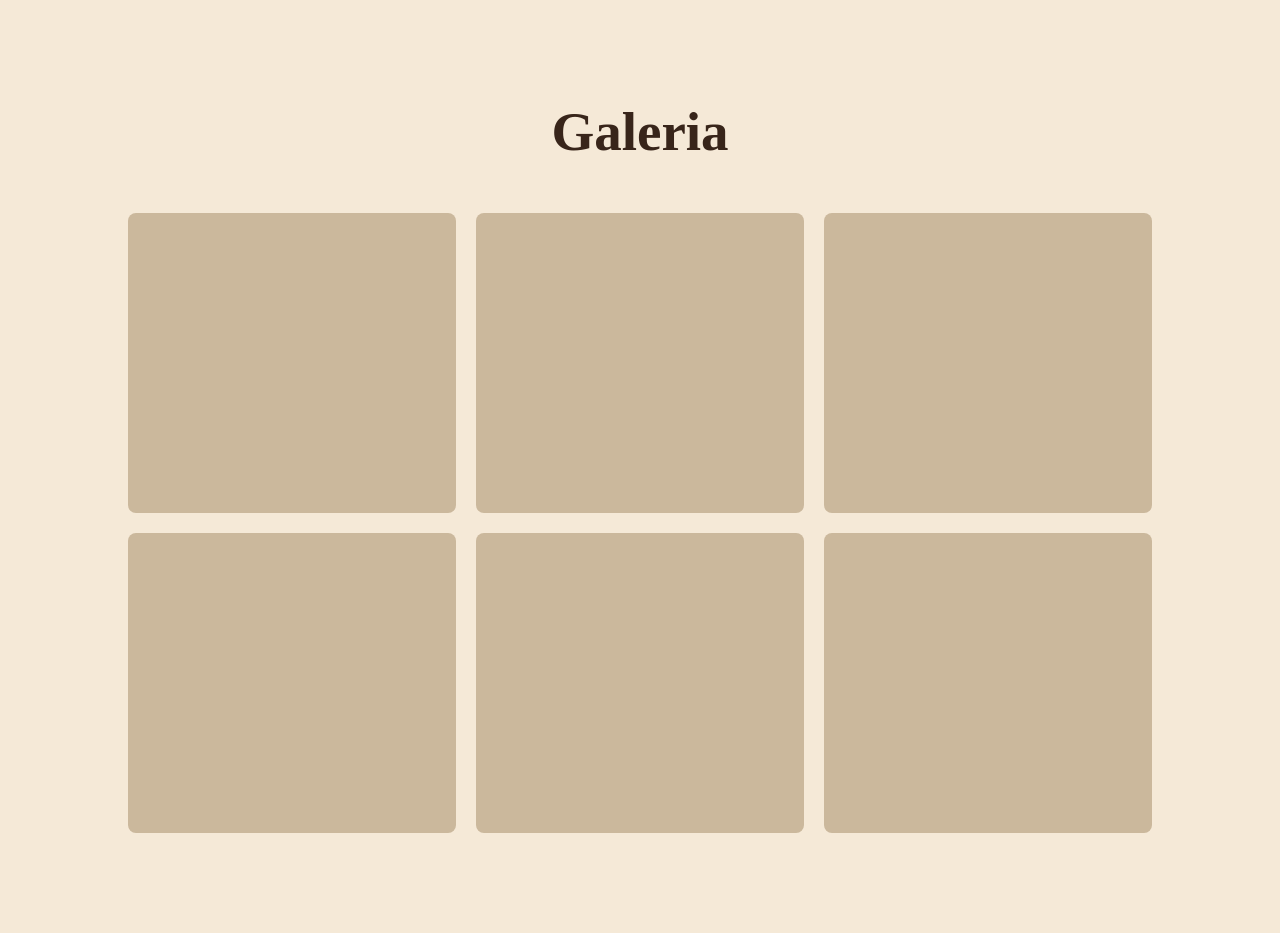
==== galeria.html @ 5002cd68 "Add files via upload" ====
<!DOCTYPE html>
<html lang='pt-br '>
<head>
    <meta charset='utf-8'>
    <meta name='viewport' content='width=device-width, initial-scale=1'>
    <title>Galeria</title>
    <link rel='stylesheet' href='styles.css'>
</head>
<body>
    <section class="galeria" id="galeria">

    <h2>Galeria</h2>

    <div class="grid">

        <div></div>
        <div></div>
        <div></div>
        <div></div>
        <div></div>
        <div></div>

    </div>

</section>
</body>
</html>
---- styles.css ----
*{
    margin:0;
    padding:0;
    box-sizing:border-box;
}

html{
    scroll-behavior:smooth;
}

body{

    background:#F5E9D7;
    color:#38251A;
    font-family:Poppins,sans-serif;

}

/* MENU */

header{

    position:fixed;
    width:100%;
    display:flex;
    justify-content:space-between;
    align-items:center;
    padding:25px 10%;
    background:rgba(46,25,18,.82);
    backdrop-filter:blur(6px);
    z-index:1000;

}

.logo{

    font-size:38px;
    color:#EBCB8B;
    font-family:'Cormorant Garamond',serif;
    font-weight:700;

}

nav a{

    color:#F8EEDC;
    margin-left:35px;
    text-decoration:none;
    transition:.3s;

}

nav a:hover{

    color:#D4A24B;

}

/* HERO */

.hero{

    height:100vh;

    background:url("hero.jpg") center center/cover;

    position:relative;

    display:flex;
    align-items:center;
    justify-content:center;

}

.overlay{

    position:absolute;
    inset:0;
    background:rgba(30,15,10,.55);

}

.hero-text{
    max-width: 100%;
    
    background-repeat: no-repeat;
    background-position: 15px;
    background-size: 100%;
    position:relative;
    z-index:2;
    width:70%;
    text-align:center;

}

.hero h1{

    color:#ffffff;
    font-size:70px;
    font-family:'Cormorant Garamond',serif;

}

.hero p{

    margin-top:25px;
    color:#F9F4EE;
    font-size:20px;
    line-height:35px;

}

.botao{

    display:inline-block;
    margin-top:40px;
    background:#8E2C1D;
    color:white;
    padding:16px 45px;
    text-decoration:none;
    border-radius:40px;
    transition:.4s;

}

.botao:hover{

    background:#B04A2A;
    transform:translateY(-3px);

}

/* SEÇÕES */

section{

    padding:100px 10%;

}

section h2{

    text-align:center;
    font-size:55px;
    margin-bottom:50px;
    font-family:'Cormorant Garamond',serif;

}

.sobre p{

    max-width:900px;
    margin:auto;
    text-align:center;
    font-size:18px;
    line-height:35px;

}



/* CARDS */

.cards{

    display:grid;
    grid-template-columns:repeat(auto-fit,minmax(280px,1fr));
    gap:30px;

}

.card{

    background:#F8F1E6;
    border:1px solid #D8B887;
    padding:40px;
    transition:.4s;

}

.card:hover{

    transform:translateY(-10px);
    box-shadow:0 15px 30px rgba(0,0,0,.15);

}

.card h3{

    font-size:34px;
    margin-bottom:20px;
    font-family:'Cormorant Garamond',serif;

}

/* GALERIA */

.grid{

    display:grid;
    grid-template-columns:repeat(3,1fr);
    gap:20px;

}

.grid > div:hover{
    transform: translateY(-1.1);

}

.grid div{

    height:300px;
    background:#CBB89C;
    border-radius:8px;

}

/* CONTATO */

.contato{

    text-align:center;

}

footer{

    background:#2D1C16;
    color:#DAB97A;
    text-align:center;
    padding:30px;

}

@media(max-width:900px){

.hero h1{

    font-size:48px;

}

.grid{

    grid-template-columns:1fr;

}

header{

    flex-direction:column;
    gap:20px;

}

nav{

    display:flex;
    flex-wrap:wrap;
    justify-content:center;

}

}
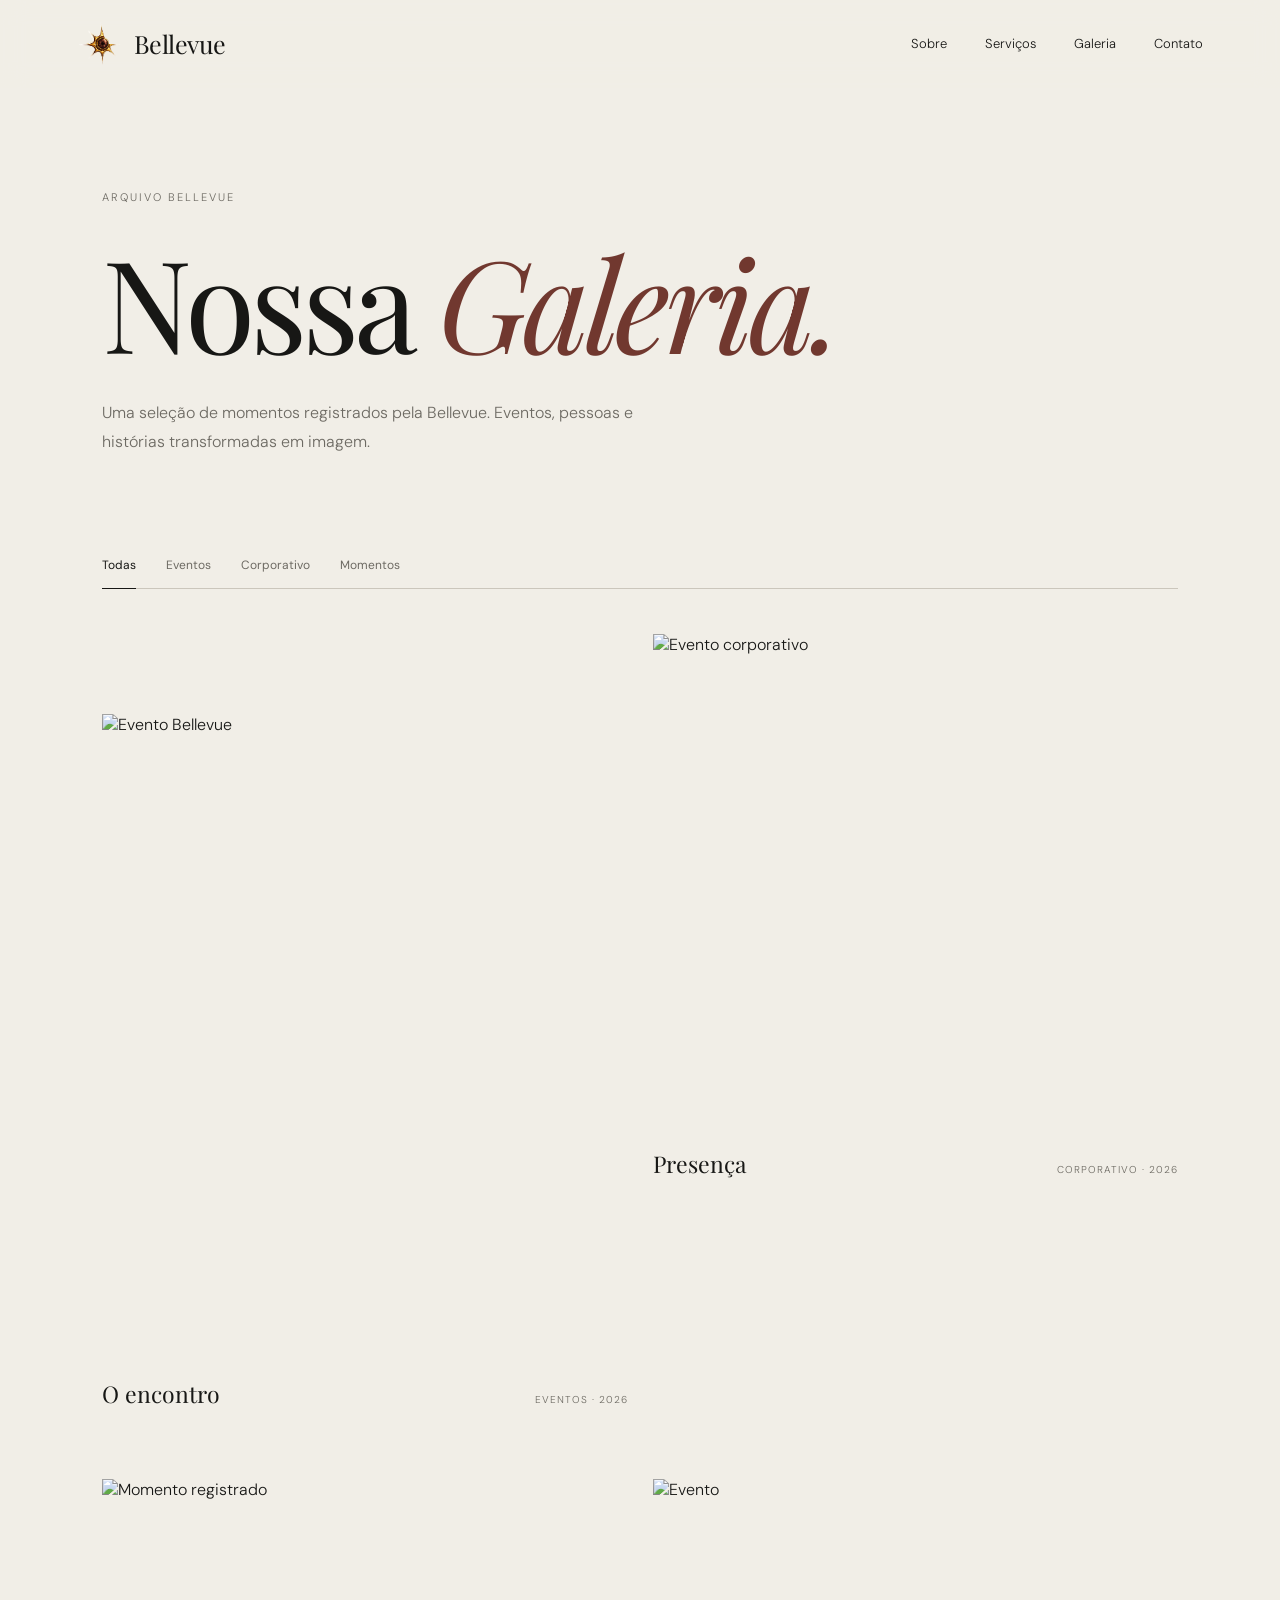
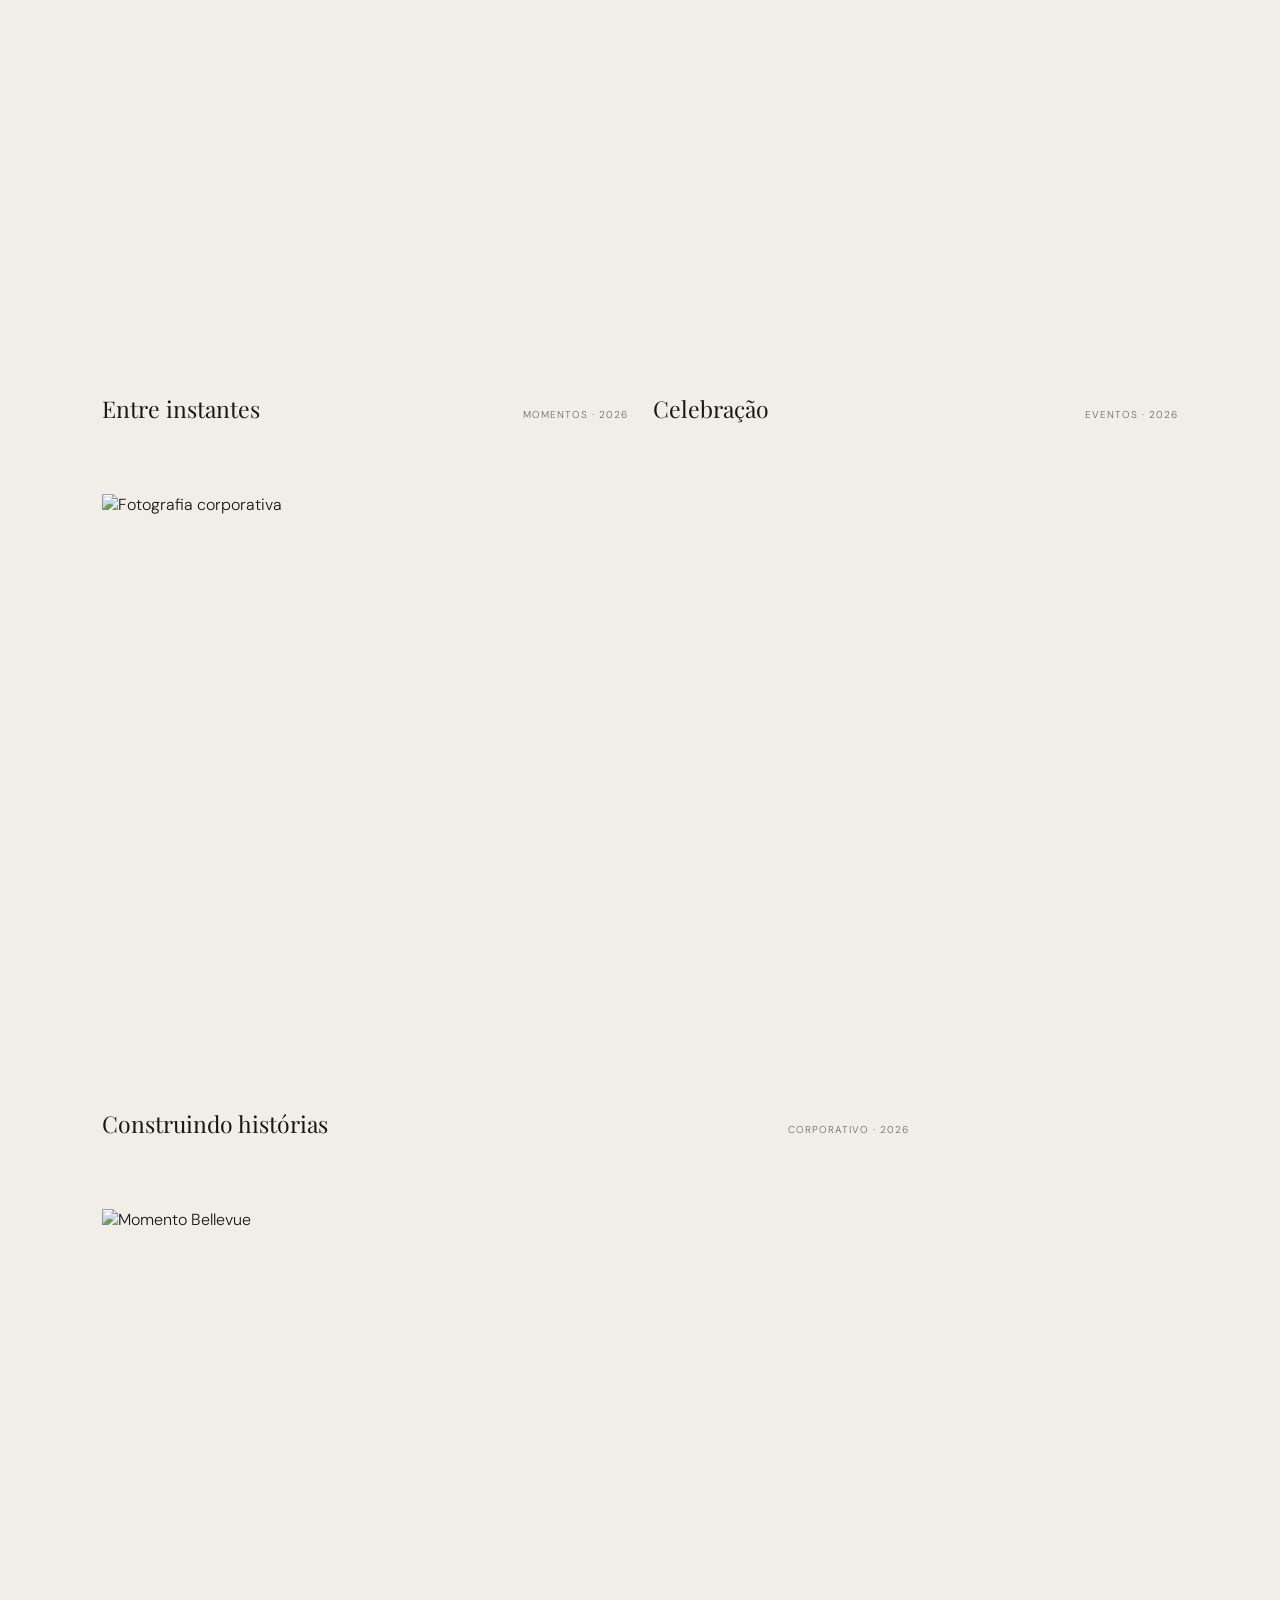
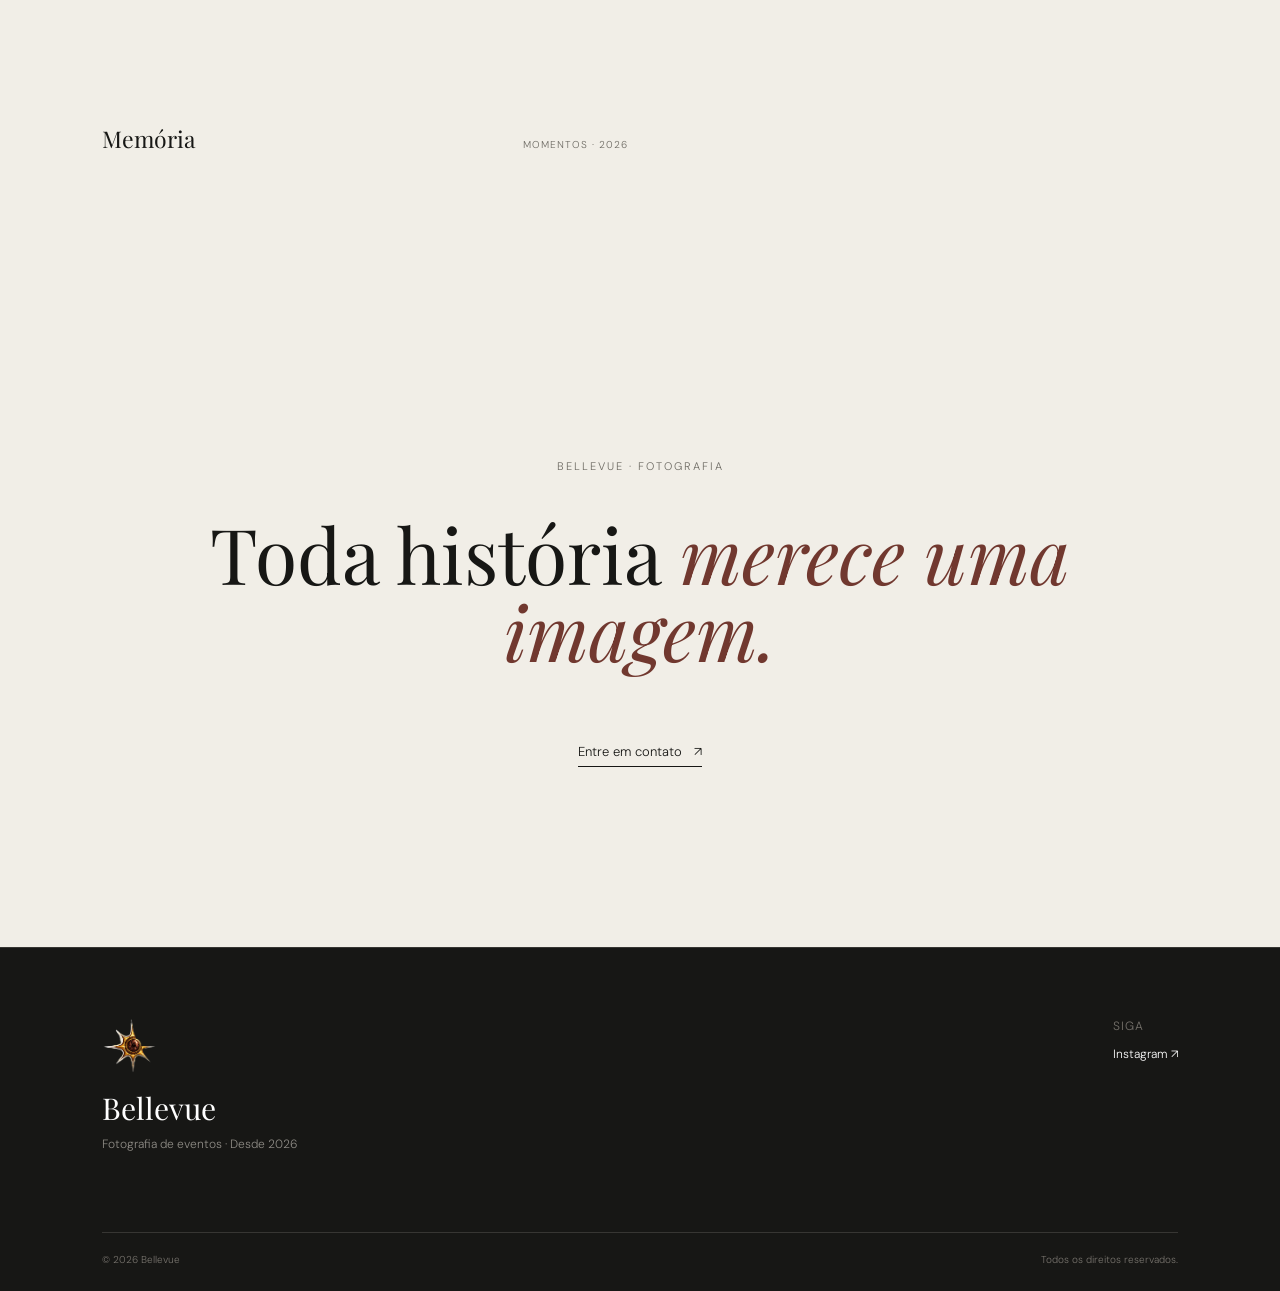
==== commit 988ef1e4: "Update galeria.html" ====
--- a/galeria.html
+++ b/galeria.html
@@ -1,27 +1,320 @@
 <!DOCTYPE html>
-<html lang='pt-br '>
+<html lang="pt-BR">
+
 <head>
-    <meta charset='utf-8'>
-    <meta name='viewport' content='width=device-width, initial-scale=1'>
-    <title>Galeria</title>
-    <link rel='stylesheet' href='styles.css'>
+
+    <meta charset="UTF-8">
+
+    <meta
+        name="viewport"
+        content="width=device-width, initial-scale=1.0"
+    >
+
+    <title>Galeria — Bellevue</title>
+
+    <link rel="icon" href="imgs/marcabellevue.png">
+
+    <link rel="preconnect" href="https://fonts.googleapis.com">
+    <link rel="preconnect" href="https://fonts.gstatic.com" crossorigin>
+
+    <link
+        href="https://fonts.googleapis.com/css2?family=DM+Sans:wght@300;400;500&family=Playfair+Display:ital,wght@0,400;0,500;0,600;1,400;1,500&display=swap"
+        rel="stylesheet"
+    >
+
+    <link rel="stylesheet" href="styles.css">
+
 </head>
-<body>
-    <section class="galeria" id="galeria">
-
-    <h2>Galeria</h2>
-
-    <div class="grid">
-
-        <div></div>
-        <div></div>
-        <div></div>
-        <div></div>
-        <div></div>
-        <div></div>
+
+<body class="gallery-page">
+
+
+<header id="header">
+
+    <a href="index.html" class="brand">
+
+        <img
+            src="imgs/marcabellevue.png"
+            alt="Bellevue"
+        >
+
+        <span>Bellevue</span>
+
+    </a>
+
+
+    <nav>
+
+        <a href="index.html#sobre">Sobre</a>
+
+        <a href="index.html#servicos">Serviços</a>
+
+        <a href="galeria.html">Galeria</a>
+
+        <a href="index.html#contato">Contato</a>
+
+    </nav>
+
+
+    <button class="menu-button" aria-label="Abrir menu">
+
+        <span></span>
+        <span></span>
+
+    </button>
+
+</header>
+
+
+<main>
+
+    <section class="gallery-header">
+
+        <div class="section-label">
+            Arquivo Bellevue
+        </div>
+
+        <h1>
+            Nossa
+            <em>Galeria.</em>
+        </h1>
+
+        <p>
+            Uma seleção de momentos registrados pela Bellevue.
+            Eventos, pessoas e histórias transformadas em imagem.
+        </p>
+
+    </section>
+
+
+    <section class="gallery-section">
+
+
+        <div class="filters">
+
+            <button class="filter active" data-filter="all">
+                Todas
+            </button>
+
+            <button class="filter" data-filter="eventos">
+                Eventos
+            </button>
+
+            <button class="filter" data-filter="corporativo">
+                Corporativo
+            </button>
+
+            <button class="filter" data-filter="momentos">
+                Momentos
+            </button>
+
+        </div>
+
+
+        <div class="gallery-grid">
+
+
+            <article
+                class="gallery-card tall"
+                data-category="eventos"
+            >
+
+                <img
+                    src="imgs/PHOTO-3.jpg"
+                    alt="Evento Bellevue"
+                >
+
+                <div class="gallery-info">
+
+                    <h2>O encontro</h2>
+
+                    <span>Eventos · 2026</span>
+
+                </div>
+
+            </article>
+
+
+            <article
+                class="gallery-card"
+                data-category="corporativo"
+            >
+
+                <img
+                    src="imgs/PHOTO-2026-08-13-14-08-21.jpg"
+                    alt="Evento corporativo"
+                >
+
+                <div class="gallery-info">
+
+                    <h2>Presença</h2>
+
+                    <span>Corporativo · 2026</span>
+
+                </div>
+
+            </article>
+
+
+            <article
+                class="gallery-card"
+                data-category="momentos"
+            >
+
+                <img
+                    src="imgs/foto3.jpg"
+                    alt="Momento registrado"
+                >
+
+                <div class="gallery-info">
+
+                    <h2>Entre instantes</h2>
+
+                    <span>Momentos · 2026</span>
+
+                </div>
+
+            </article>
+
+
+            <article
+                class="gallery-card"
+                data-category="eventos"
+            >
+
+                <img
+                    src="imgs/foto4.jpg"
+                    alt="Evento"
+                >
+
+                <div class="gallery-info">
+
+                    <h2>Celebração</h2>
+
+                    <span>Eventos · 2026</span>
+
+                </div>
+
+            </article>
+
+
+            <article
+                class="gallery-card wide"
+                data-category="corporativo"
+            >
+
+                <img
+                    src="imgs/foto5.jpg"
+                    alt="Fotografia corporativa"
+                >
+
+                <div class="gallery-info">
+
+                    <h2>Construindo histórias</h2>
+
+                    <span>Corporativo · 2026</span>
+
+                </div>
+
+            </article>
+
+
+            <article
+                class="gallery-card"
+                data-category="momentos"
+            >
+
+                <img
+                    src="imgs/foto6.jpg"
+                    alt="Momento Bellevue"
+                >
+
+                <div class="gallery-info">
+
+                    <h2>Memória</h2>
+
+                    <span>Momentos · 2026</span>
+
+                </div>
+
+            </article>
+
+
+        </div>
+
+    </section>
+
+
+    <section class="gallery-end">
+
+        <span class="section-label">
+            Bellevue · Fotografia
+        </span>
+
+        <h2>
+            Toda história
+            <em>merece uma imagem.</em>
+        </h2>
+
+        <a href="index.html#contato" class="text-link">
+            Entre em contato
+            <span>↗</span>
+        </a>
+
+    </section>
+
+</main>
+
+
+<footer>
+
+    <div class="footer-top">
+
+        <div>
+
+            <img
+                src="imgs/marcabellevue.png"
+                alt="Bellevue"
+                class="footer-logo"
+            >
+
+            <h2>Bellevue</h2>
+
+            <p>
+                Fotografia de eventos · Desde 2026
+            </p>
+
+        </div>
+
+
+        <div class="footer-links">
+
+            <span>Siga</span>
+
+            <a
+                href="https://www.instagram.com/bellevuespro/"
+                target="_blank"
+            >
+                Instagram ↗
+            </a>
+
+        </div>
 
     </div>
 
-</section>
+
+    <div class="footer-bottom">
+
+        <span>© 2026 Bellevue</span>
+
+        <span>Todos os direitos reservados.</span>
+
+    </div>
+
+</footer>
+
+
+<script src="script.js"></script>
+
 </body>
 </html>
--- a/styles.css
+++ b/styles.css
@@ -1,265 +1,1644 @@
-*{
-    margin:0;
-    padding:0;
-    box-sizing:border-box;
-}
-
-html{
-    scroll-behavior:smooth;
-}
-
-body{
-
-    background:#F5E9D7;
-    color:#38251A;
-    font-family:Poppins,sans-serif;
-
-}
-
-/* MENU */
-
-header{
-
-    position:fixed;
-    width:100%;
-    display:flex;
-    justify-content:space-between;
-    align-items:center;
-    padding:25px 10%;
-    background:rgba(46,25,18,.82);
-    backdrop-filter:blur(6px);
-    z-index:1000;
-
-}
-
-.logo{
-
-    font-size:38px;
-    color:#EBCB8B;
-    font-family:'Cormorant Garamond',serif;
-    font-weight:700;
-
-}
-
-nav a{
-
-    color:#F8EEDC;
-    margin-left:35px;
-    text-decoration:none;
-    transition:.3s;
-
-}
-
-nav a:hover{
-
-    color:#D4A24B;
-
-}
-
-/* HERO */
-
-.hero{
-
-    height:100vh;
-
-    background:url("hero.jpg") center center/cover;
-
-    position:relative;
-
-    display:flex;
-    align-items:center;
-    justify-content:center;
-
-}
-
-.overlay{
-
-    position:absolute;
-    inset:0;
-    background:rgba(30,15,10,.55);
-
-}
-
-.hero-text{
-    max-width: 100%;
-    
-    background-repeat: no-repeat;
-    background-position: 15px;
-    background-size: 100%;
-    position:relative;
-    z-index:2;
-    width:70%;
-    text-align:center;
-
-}
-
-.hero h1{
-
-    color:#ffffff;
-    font-size:70px;
-    font-family:'Cormorant Garamond',serif;
-
-}
-
-.hero p{
-
-    margin-top:25px;
-    color:#F9F4EE;
-    font-size:20px;
-    line-height:35px;
-
-}
-
-.botao{
-
-    display:inline-block;
-    margin-top:40px;
-    background:#8E2C1D;
-    color:white;
-    padding:16px 45px;
-    text-decoration:none;
-    border-radius:40px;
-    transition:.4s;
-
-}
-
-.botao:hover{
-
-    background:#B04A2A;
-    transform:translateY(-3px);
-
-}
-
-/* SEÇÕES */
-
-section{
-
-    padding:100px 10%;
-
-}
-
-section h2{
-
-    text-align:center;
-    font-size:55px;
-    margin-bottom:50px;
-    font-family:'Cormorant Garamond',serif;
-
-}
-
-.sobre p{
-
-    max-width:900px;
-    margin:auto;
-    text-align:center;
-    font-size:18px;
-    line-height:35px;
-
-}
-
-
-
-/* CARDS */
-
-.cards{
-
-    display:grid;
-    grid-template-columns:repeat(auto-fit,minmax(280px,1fr));
-    gap:30px;
-
-}
-
-.card{
-
-    background:#F8F1E6;
-    border:1px solid #D8B887;
-    padding:40px;
-    transition:.4s;
-
-}
-
-.card:hover{
-
-    transform:translateY(-10px);
-    box-shadow:0 15px 30px rgba(0,0,0,.15);
-
-}
-
-.card h3{
-
-    font-size:34px;
-    margin-bottom:20px;
-    font-family:'Cormorant Garamond',serif;
-
-}
-
-/* GALERIA */
-
-.grid{
-
-    display:grid;
-    grid-template-columns:repeat(3,1fr);
-    gap:20px;
-
-}
-
-.grid > div:hover{
-    transform: translateY(-1.1);
-
-}
-
-.grid div{
-
-    height:300px;
-    background:#CBB89C;
-    border-radius:8px;
-
-}
-
-/* CONTATO */
-
-.contato{
-
-    text-align:center;
-
-}
-
-footer{
-
-    background:#2D1C16;
-    color:#DAB97A;
-    text-align:center;
-    padding:30px;
-
-}
-
-@media(max-width:900px){
-
-.hero h1{
-
-    font-size:48px;
-
-}
-
-.grid{
-
-    grid-template-columns:1fr;
-
-}
-
-header{
-
-    flex-direction:column;
-    gap:20px;
-
-}
-
-nav{
-
-    display:flex;
-    flex-wrap:wrap;
-    justify-content:center;
-
-}
-
-}+/* =========================================
+   BELLEVUE
+   Editorial / Minimal Photography
+========================================= */
+
+
+:root {
+
+    --paper: #f1eee7;
+    --paper-dark: #e7e2d8;
+
+    --black: #171715;
+    --gray: #6d6a63;
+    --light-gray: #aaa69d;
+
+    --wine: #71382f;
+    --line: #cbc6bc;
+
+    --serif: "Playfair Display", Georgia, serif;
+    --sans: "DM Sans", Arial, sans-serif;
+
+}
+
+
+/* RESET */
+
+* {
+    margin: 0;
+    padding: 0;
+    box-sizing: border-box;
+}
+
+
+html {
+    scroll-behavior: smooth;
+}
+
+
+body {
+
+    background: var(--paper);
+    color: var(--black);
+
+    font-family: var(--sans);
+
+    font-weight: 300;
+
+    overflow-x: hidden;
+
+}
+
+
+img {
+    display: block;
+    width: 100%;
+}
+
+
+a {
+    color: inherit;
+}
+
+
+/* =========================================
+   HEADER
+========================================= */
+
+header {
+
+    position: fixed;
+
+    top: 0;
+    left: 0;
+
+    width: 100%;
+
+    height: 88px;
+
+    padding: 0 6vw;
+
+    display: flex;
+
+    align-items: center;
+
+    justify-content: space-between;
+
+    z-index: 1000;
+
+    background: rgba(241, 238, 231, .92);
+
+    backdrop-filter: blur(12px);
+
+    border-bottom: 1px solid transparent;
+
+    transition:
+        height .4s ease,
+        border-color .4s ease;
+
+}
+
+
+header.scrolled {
+
+    height: 70px;
+
+    border-color: var(--line);
+
+}
+
+
+/* BRAND */
+
+.brand {
+
+    display: flex;
+
+    align-items: center;
+
+    gap: 12px;
+
+    text-decoration: none;
+
+}
+
+
+.brand img {
+
+    width: 45px;
+
+    height: 45px;
+
+    object-fit: contain;
+
+}
+
+
+.brand span {
+
+    font-family: var(--serif);
+
+    font-size: 25px;
+
+    letter-spacing: -.5px;
+
+}
+
+
+/* NAV */
+
+nav {
+
+    display: flex;
+
+    gap: 38px;
+
+}
+
+
+nav a {
+
+    position: relative;
+
+    font-size: 13px;
+
+    text-decoration: none;
+
+    color: var(--black);
+
+}
+
+
+nav a::after {
+
+    content: "";
+
+    position: absolute;
+
+    left: 0;
+
+    bottom: -5px;
+
+    width: 0;
+
+    height: 1px;
+
+    background: var(--black);
+
+    transition: width .3s ease;
+
+}
+
+
+nav a:hover::after {
+
+    width: 100%;
+
+}
+
+
+/* MOBILE MENU */
+
+.menu-button {
+
+    display: none;
+
+    border: 0;
+
+    background: none;
+
+    cursor: pointer;
+
+}
+
+
+.menu-button span {
+
+    display: block;
+
+    width: 28px;
+
+    height: 1px;
+
+    background: var(--black);
+
+    margin: 6px 0;
+
+}
+
+
+/* =========================================
+   GENERAL
+========================================= */
+
+section {
+
+    padding-left: 8vw;
+
+    padding-right: 8vw;
+
+}
+
+
+.section-label {
+
+    font-size: 11px;
+
+    text-transform: uppercase;
+
+    letter-spacing: 2px;
+
+    color: var(--gray);
+
+}
+
+
+em {
+
+    font-family: var(--serif);
+
+    font-weight: 400;
+
+}
+
+
+/* =========================================
+   HERO
+========================================= */
+
+.hero {
+
+    min-height: 100vh;
+
+    padding-top: 88px;
+
+    display: grid;
+
+    grid-template-columns: 45% 55%;
+
+    align-items: center;
+
+}
+
+
+.hero-info {
+
+    padding-right: 7vw;
+
+    padding-left: 3vw;
+
+}
+
+
+.hero h1 {
+
+    font-family: var(--serif);
+
+    font-size: clamp(58px, 7vw, 105px);
+
+    font-weight: 400;
+
+    line-height: .98;
+
+    letter-spacing: -4px;
+
+    margin: 30px 0;
+
+}
+
+
+.hero h1 em {
+
+    color: var(--wine);
+
+}
+
+
+.hero-info p {
+
+    max-width: 440px;
+
+    font-size: 16px;
+
+    line-height: 1.8;
+
+    color: var(--gray);
+
+}
+
+
+.hero-image {
+
+    position: relative;
+
+    height: 78vh;
+    overflow: hidden;
+
+}
+
+
+.hero-image img {
+
+    width: 100%;
+
+    height: 100%;
+
+    object-fit: cover;
+
+}
+
+
+.image-caption {
+
+    position: absolute;
+
+    bottom: 18px;
+
+    left: 20px;
+
+    color: white;
+
+    font-size: 10px;
+
+    letter-spacing: 1.5px;
+
+    text-transform: uppercase;
+
+}
+
+
+/* LINKS */
+
+.text-link {
+
+    display: inline-flex;
+
+    align-items: center;
+
+    gap: 12px;
+
+    margin-top: 35px;
+
+    padding-bottom: 6px;
+
+    border-bottom: 1px solid var(--black);
+
+    text-decoration: none;
+
+    font-size: 13px;
+
+}
+
+
+.text-link span {
+
+    transition: transform .3s ease;
+
+}
+
+
+.text-link:hover span {
+
+    transform: translate(4px, -4px);
+
+}
+
+
+/* =========================================
+   INTRO
+========================================= */
+
+.intro {
+
+    padding-top: 180px;
+
+    padding-bottom: 180px;
+
+}
+
+
+.intro-content {
+
+    display: grid;
+
+    grid-template-columns: 55% 35%;
+
+    justify-content: space-between;
+
+    margin-top: 70px;
+
+}
+
+
+.intro h2 {
+
+    font-family: var(--serif);
+
+    font-size: clamp(50px, 6vw, 85px);
+
+    font-weight: 400;
+
+    line-height: 1;
+
+    letter-spacing: -3px;
+
+}
+
+
+.intro h2 em {
+
+    color: var(--wine);
+
+}
+
+
+.intro-text {
+
+    padding-top: 10px;
+
+}
+
+
+.intro-text p {
+
+    font-size: 16px;
+
+    line-height: 1.9;
+
+    color: var(--gray);
+
+    margin-bottom: 25px;
+
+}
+
+
+/* =========================================
+   FEATURED IMAGE
+========================================= */
+
+.featured {
+
+    padding-left: 15vw;
+
+    padding-right: 15vw;
+
+}
+
+
+.featured-image {
+
+    height: 75vh;
+
+    overflow: hidden;
+
+}
+
+
+.featured-image img {
+
+    width: 100%;
+
+    height: 100%;
+
+    object-fit: cover;
+
+    transition: transform 1s ease;
+
+}
+
+
+.featured-image:hover img {
+
+    transform: scale(1.025);
+
+}
+
+
+.featured-caption {
+
+    display: flex;
+
+    justify-content: space-between;
+
+    padding-top: 15px;
+
+    font-size: 10px;
+
+    text-transform: uppercase;
+
+    letter-spacing: 1.5px;
+
+    color: var(--gray);
+
+}
+
+
+/* =========================================
+   SERVICES
+========================================= */
+
+.services {
+
+    padding-top: 180px;
+
+    padding-bottom: 180px;
+
+}
+
+
+.services-header {
+
+    display: grid;
+
+    grid-template-columns: 55% 30%;
+
+    justify-content: space-between;
+
+    align-items: end;
+
+    margin-top: 65px;
+
+    margin-bottom: 90px;
+
+}
+
+
+.services-header h2 {
+
+    font-family: var(--serif);
+
+    font-size: clamp(55px, 7vw, 100px);
+
+    font-weight: 400;
+
+    line-height: .95;
+
+    letter-spacing: -4px;
+
+}
+
+
+.services-header h2 em {
+
+    color: var(--wine);
+
+}
+
+
+.services-header p {
+
+    color: var(--gray);
+
+    line-height: 1.8;
+
+}
+
+
+.services-list {
+
+    border-top: 1px solid var(--line);
+
+}
+
+
+.service {
+
+    display: grid;
+
+    grid-template-columns: 10% 1fr 40px;
+
+    gap: 20px;
+
+    padding: 35px 10px;
+
+    border-bottom: 1px solid var(--line);
+
+    align-items: start;
+
+    transition:
+        padding .4s ease,
+        background .4s ease;
+
+}
+
+
+.service:hover {
+
+    padding-left: 25px;
+
+    padding-right: 25px;
+
+    background: rgba(255,255,255,.25);
+
+}
+
+
+.service-number {
+
+    font-size: 11px;
+
+    color: var(--gray);
+
+}
+
+
+.service h3 {
+
+    font-family: var(--serif);
+
+    font-size: 34px;
+
+    font-weight: 400;
+
+    margin-bottom: 10px;
+
+}
+
+
+.service p {
+
+    max-width: 500px;
+
+    color: var(--gray);
+
+    line-height: 1.7;
+
+    font-size: 14px;
+
+}
+
+
+.service-arrow {
+
+    font-size: 20px;
+
+}
+
+
+/* =========================================
+   MOSAIC
+========================================= */
+
+.mosaic {
+
+    display: grid;
+
+    grid-template-columns: 1.4fr .8fr;
+
+    gap: 20px;
+
+    padding-left: 10vw;
+
+    padding-right: 10vw;
+
+}
+
+
+.mosaic-item {
+
+    overflow: hidden;
+
+}
+
+
+.mosaic-item.large {
+
+    height: 650px;
+
+}
+
+
+.mosaic-item.small {
+
+    height: 310px;
+
+}
+
+
+.mosaic-item img {
+
+    height: 100%;
+
+    object-fit: cover;
+
+    transition: transform .8s ease;
+
+}
+
+
+.mosaic-item:hover img {
+
+    transform: scale(1.04);
+
+}
+
+
+.mosaic-item:nth-child(3) {
+
+    margin-top: -310px;
+
+    margin-left: calc(100% + 20px);
+
+    width: calc(100% - 20px);
+
+}
+
+
+/* =========================================
+   GALLERY CTA
+========================================= */
+
+.gallery-cta {
+
+    text-align: center;
+
+    padding-top: 200px;
+
+    padding-bottom: 200px;
+
+}
+
+
+.gallery-cta h2 {
+
+    font-family: var(--serif);
+
+    font-weight: 400;
+
+    font-size: clamp(55px, 7vw, 100px);
+
+    line-height: .95;
+
+    letter-spacing: -4px;
+
+    max-width: 900px;
+
+    margin: 45px auto;
+
+}
+
+
+.gallery-cta h2 em {
+
+    color: var(--wine);
+
+}
+
+
+.outline-button {
+
+    display: inline-flex;
+
+    align-items: center;
+
+    gap: 20px;
+
+    padding: 17px 25px;
+
+    border: 1px solid var(--black);
+
+    text-decoration: none;
+
+    font-size: 12px;
+
+    transition:
+        background .3s ease,
+        color .3s ease;
+
+}
+
+
+.outline-button:hover {
+
+    background: var(--black);
+
+    color: white;
+
+}
+
+
+/* =========================================
+   CONTACT
+========================================= */
+
+.contact {
+
+    background: var(--black);
+
+    color: var(--paper);
+
+    text-align: center;
+
+    padding-top: 160px;
+
+    padding-bottom: 160px;
+
+}
+
+
+.contact .section-label {
+
+    color: #99958d;
+
+}
+
+
+.contact h2 {
+
+    font-family: var(--serif);
+
+    font-size: clamp(55px, 7vw, 100px);
+
+    font-weight: 400;
+
+    line-height: .95;
+
+    letter-spacing: -4px;
+
+    max-width: 1000px;
+
+    margin: 45px auto 30px;
+
+}
+
+
+.contact h2 em {
+
+    color: #b06a5d;
+
+}
+
+
+.contact p {
+
+    max-width: 500px;
+
+    margin: auto;
+
+    color: #aaa69e;
+
+    line-height: 1.8;
+
+}
+
+
+.contact-button {
+
+    display: inline-flex;
+
+    gap: 20px;
+
+    align-items: center;
+
+    margin-top: 45px;
+
+    padding: 17px 28px;
+
+    border: 1px solid #77736d;
+
+    color: white;
+
+    text-decoration: none;
+
+    font-size: 12px;
+
+    transition: background .3s ease;
+
+}
+
+
+.contact-button:hover {
+
+    background: var(--wine);
+
+    border-color: var(--wine);
+
+}
+
+
+/* =========================================
+   FOOTER
+========================================= */
+
+footer {
+
+    background: var(--black);
+
+    color: white;
+
+    padding: 70px 8vw 25px;
+
+    border-top: 1px solid #373633;
+
+}
+
+
+.footer-top {
+
+    display: flex;
+
+    justify-content: space-between;
+
+    padding-bottom: 80px;
+
+}
+
+
+.footer-logo {
+
+    width: 55px;
+
+    height: 55px;
+
+    object-fit: contain;
+
+    margin-bottom: 15px;
+
+}
+
+
+.footer-top h2 {
+
+    font-family: var(--serif);
+
+    font-size: 30px;
+
+    font-weight: 400;
+
+}
+
+
+.footer-top p {
+
+    margin-top: 8px;
+
+    color: #8f8c86;
+
+    font-size: 12px;
+
+}
+
+
+.footer-links {
+
+    display: flex;
+
+    flex-direction: column;
+
+    gap: 12px;
+
+    font-size: 12px;
+
+}
+
+
+.footer-links span {
+
+    color: #77736d;
+
+    text-transform: uppercase;
+
+    letter-spacing: 1px;
+
+}
+
+
+.footer-links a {
+
+    text-decoration: none;
+
+}
+
+
+.footer-bottom {
+
+    border-top: 1px solid #373633;
+
+    padding-top: 20px;
+
+    display: flex;
+
+    justify-content: space-between;
+
+    color: #77736d;
+
+    font-size: 10px;
+
+}
+
+
+/* =========================================
+   GALERIA
+========================================= */
+
+.gallery-header {
+
+    padding-top: 190px;
+
+    padding-bottom: 100px;
+
+}
+
+
+.gallery-header h1 {
+
+    font-family: var(--serif);
+
+    font-size: clamp(70px, 10vw, 140px);
+
+    font-weight: 400;
+
+    line-height: .9;
+
+    letter-spacing: -5px;
+
+    margin: 40px 0;
+
+}
+
+
+.gallery-header h1 em {
+
+    color: var(--wine);
+
+}
+
+
+.gallery-header p {
+
+    max-width: 560px;
+
+    color: var(--gray);
+
+    line-height: 1.8;
+
+    font-size: 16px;
+
+}
+
+
+/* FILTERS */
+
+.gallery-section {
+
+    padding-bottom: 150px;
+
+}
+
+
+.filters {
+
+    display: flex;
+
+    gap: 30px;
+
+    border-bottom: 1px solid var(--line);
+
+    padding-bottom: 15px;
+
+    margin-bottom: 45px;
+
+}
+
+
+.filter {
+
+    border: 0;
+
+    background: none;
+
+    font-family: var(--sans);
+
+    font-size: 12px;
+
+    color: var(--gray);
+
+    cursor: pointer;
+
+    position: relative;
+
+}
+
+
+.filter.active {
+
+    color: var(--black);
+
+}
+
+
+.filter.active::after {
+
+    content: "";
+
+    position: absolute;
+
+    left: 0;
+
+    right: 0;
+
+    bottom: -16px;
+
+    height: 1px;
+
+    background: var(--black);
+
+}
+
+
+/* GALLERY GRID */
+
+.gallery-grid {
+
+    display: grid;
+
+    grid-template-columns: repeat(2, 1fr);
+
+    gap: 70px 25px;
+
+}
+
+
+.gallery-card {
+
+    cursor: pointer;
+
+}
+
+
+.gallery-card.tall {
+
+    margin-top: 80px;
+
+}
+
+
+.gallery-card.wide {
+
+    grid-column: span 2;
+
+    width: 75%;
+
+}
+
+
+.gallery-card img {
+
+    width: 100%;
+
+    height: 500px;
+
+    object-fit: cover;
+
+    filter: saturate(.85);
+
+    transition:
+        transform .7s ease,
+        filter .7s ease;
+
+}
+
+
+.gallery-card.tall img {
+
+    height: 650px;
+
+}
+
+
+.gallery-card.wide img {
+
+    height: 600px;
+
+}
+
+
+.gallery-card:hover img {
+
+    transform: scale(1.015);
+
+    filter: saturate(1);
+
+}
+
+
+.gallery-info {
+
+    padding-top: 14px;
+
+    display: flex;
+
+    justify-content: space-between;
+
+    align-items: baseline;
+
+}
+
+
+.gallery-info h2 {
+
+    font-family: var(--serif);
+
+    font-size: 23px;
+
+    font-weight: 400;
+
+}
+
+
+.gallery-info span {
+
+    font-size: 10px;
+
+    color: var(--gray);
+
+    text-transform: uppercase;
+
+    letter-spacing: 1px;
+
+}
+
+
+/* GALERIA FINAL */
+
+.gallery-end {
+
+    text-align: center;
+
+    padding-top: 150px;
+
+    padding-bottom: 180px;
+
+}
+
+
+.gallery-end h2 {
+
+    font-family: var(--serif);
+
+    font-size: clamp(50px, 6vw, 80px);
+
+    font-weight: 400;
+
+    line-height: 1;
+
+    margin: 40px auto;
+
+}
+
+
+.gallery-end h2 em {
+
+    color: var(--wine);
+
+}
+
+
+/* =========================================
+   REVEAL
+========================================= */
+
+.reveal {
+
+    opacity: 0;
+
+    transform: translateY(35px);
+
+    transition:
+        opacity .8s ease,
+        transform .8s ease;
+
+}
+
+
+.reveal.visible {
+
+    opacity: 1;
+
+    transform: translateY(0);
+
+}
+
+
+/* =========================================
+   RESPONSIVE
+========================================= */
+
+@media (max-width: 900px) {
+
+
+    header {
+
+        padding: 0 6vw;
+
+    }
+
+
+    nav {
+
+        display: none;
+
+    }
+
+
+    .menu-button {
+
+        display: block;
+
+    }
+
+
+    .hero {
+
+        display: flex;
+
+        flex-direction: column;
+
+        padding-top: 120px;
+
+        min-height: auto;
+
+    }
+
+
+    .hero-info {
+
+        padding: 50px 7vw 70px;
+
+    }
+
+
+    .hero h1 {
+
+        font-size: 62px;
+
+        letter-spacing: -3px;
+
+    }
+
+
+    .hero-image {
+
+        width: 100%;
+
+        height: 65vh;
+
+    }
+
+
+    .intro {
+
+        padding-top: 120px;
+
+        padding-bottom: 120px;
+
+    }
+
+
+    .intro-content {
+
+        display: block;
+
+        margin-top: 50px;
+
+    }
+
+
+    .intro-text {
+
+        margin-top: 50px;
+
+    }
+
+
+    .featured {
+
+        padding-left: 6vw;
+
+        padding-right: 6vw;
+
+    }
+
+
+    .featured-image {
+
+        height: 60vh;
+
+    }
+
+
+    .services {
+
+        padding-top: 120px;
+
+        padding-bottom: 120px;
+
+    }
+
+
+    .services-header {
+
+        display: block;
+
+        margin-top: 50px;
+
+        margin-bottom: 60px;
+
+    }
+
+
+    .services-header p {
+
+        margin-top: 35px;
+
+    }
+
+
+    .mosaic {
+
+        display: grid;
+
+        grid-template-columns: 1fr 1fr;
+
+        padding-left: 6vw;
+
+        padding-right: 6vw;
+
+    }
+
+
+    .mosaic-item.large {
+
+        height: 500px;
+
+    }
+
+
+    .mosaic-item.small {
+
+        height: 240px;
+
+    }
+
+
+    .mosaic-item:nth-child(3) {
+
+        margin-top: -240px;
+
+    }
+
+
+    .gallery-grid {
+
+        grid-template-columns: 1fr;
+
+    }
+
+
+    .gallery-card.tall {
+
+        margin-top: 0;
+
+    }
+
+
+    .gallery-card.wide {
+
+        grid-column: auto;
+
+        width: 100%;
+
+    }
+
+
+    .gallery-card img,
+    .gallery-card.tall img,
+    .gallery-card.wide img {
+
+        height: 550px;
+
+    }
+
+
+    .footer-top {
+
+        flex-direction: column;
+
+        gap: 50px;
+
+    }
+
+}
+
+
+@media (max-width: 600px) {
+
+
+    .hero h1 {
+
+        font-size: 50px;
+
+    }
+
+
+    .hero-image {
+
+        height: 55vh;
+
+    }
+
+
+    .intro h2,
+    .services-header h2,
+    .gallery-cta h2,
+    .contact h2 {
+
+        font-size: 50px;
+
+        letter-spacing: -2px;
+
+    }
+
+
+    .service {
+
+        grid-template-columns: 35px 1fr;
+
+    }
+
+
+    .service-arrow {
+
+        display: none;
+
+    }
+
+
+    .mosaic {
+
+        display: block;
+
+    }
+
+
+    .mosaic-item,
+    .mosaic-item.large,
+    .mosaic-item.small {
+
+        height: 450px;
+
+        margin: 20px 0 !important;
+
+        width: 100% !important;
+
+    }
+
+
+    .gallery-header {
+
+        padding-top: 150px;
+
+    }
+
+
+    .gallery-header h1 {
+
+        font-size: 75px;
+
+    }
+
+
+    .gallery-card img,
+    .gallery-card.tall img,
+    .gallery-card.wide img {
+
+        height: 450px;
+
+    }
+
+
+    .gallery-info {
+
+        display: block;
+
+    }
+
+
+    .gallery-info span {
+
+        display: block;
+
+        margin-top: 5px;
+
+    }
+
+
+    .footer-bottom {
+
+        display: block;
+
+        line-height: 2;
+
+    }
+
+}
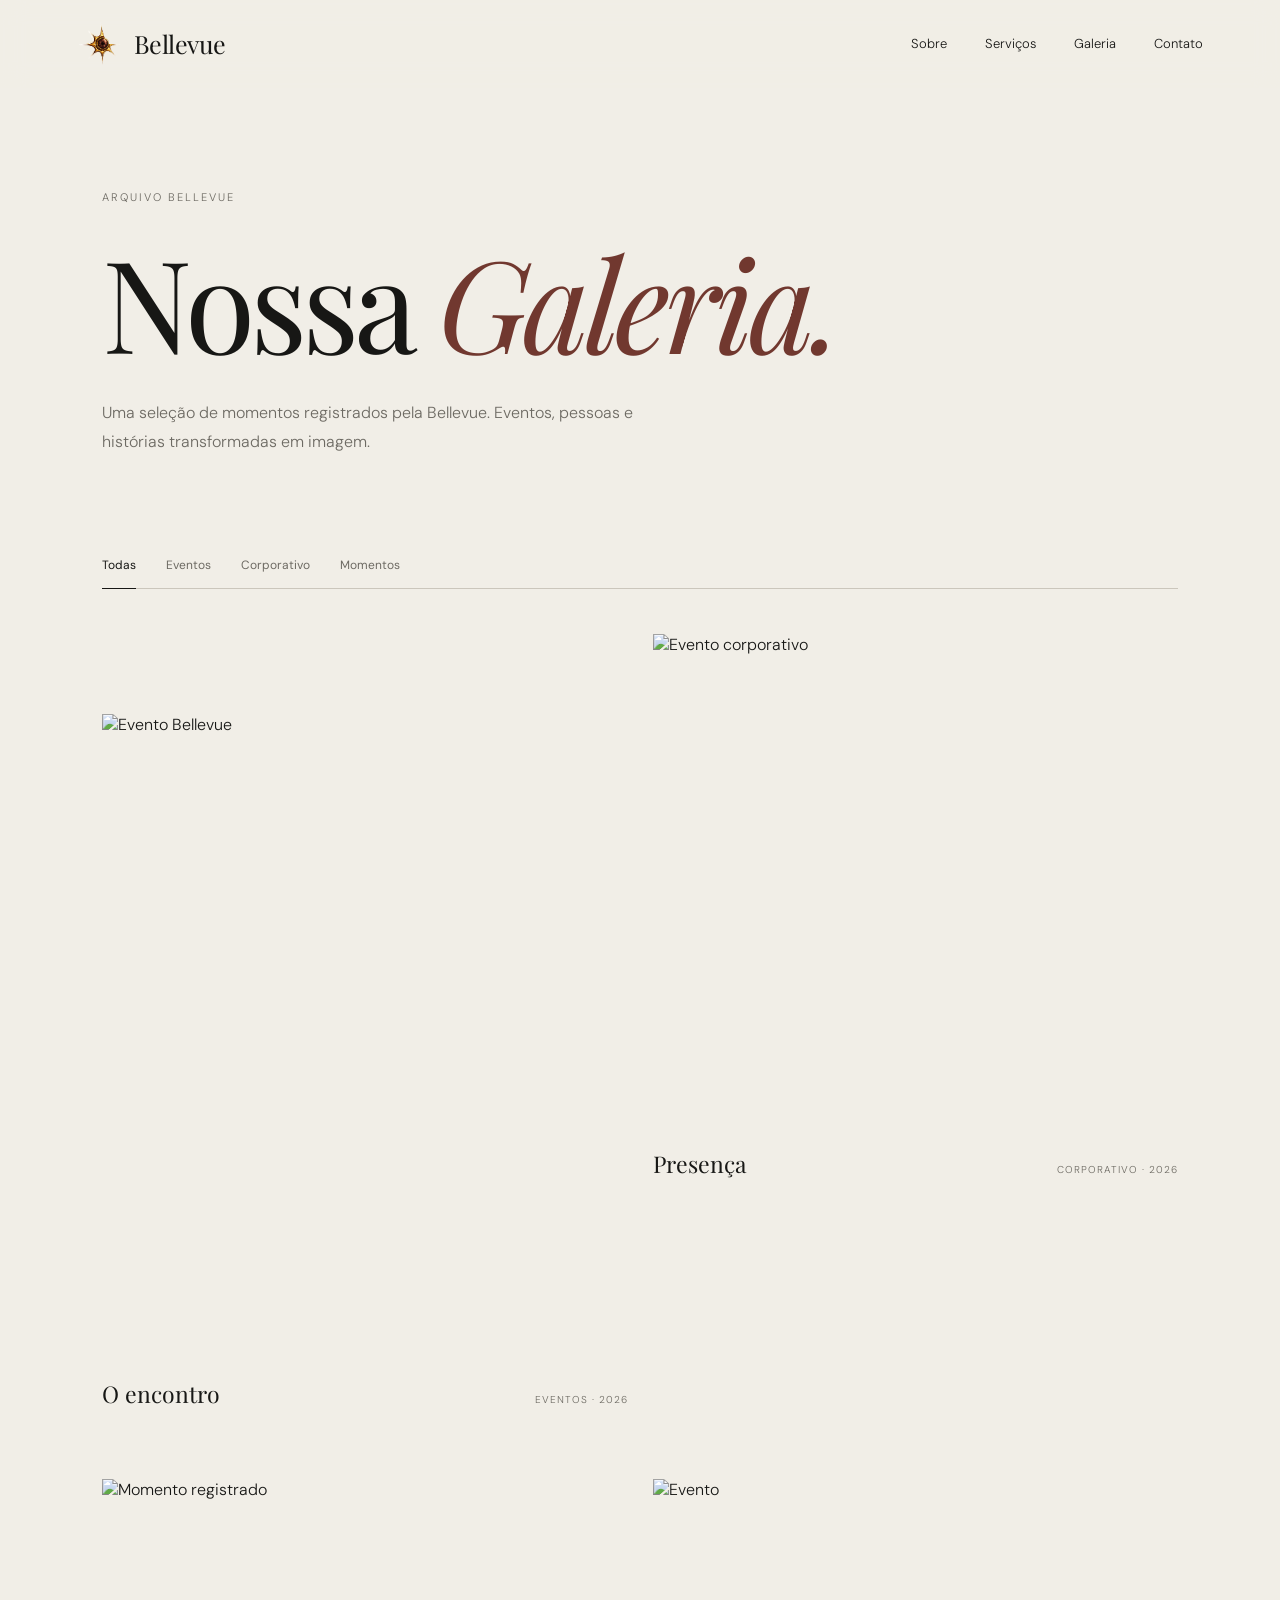
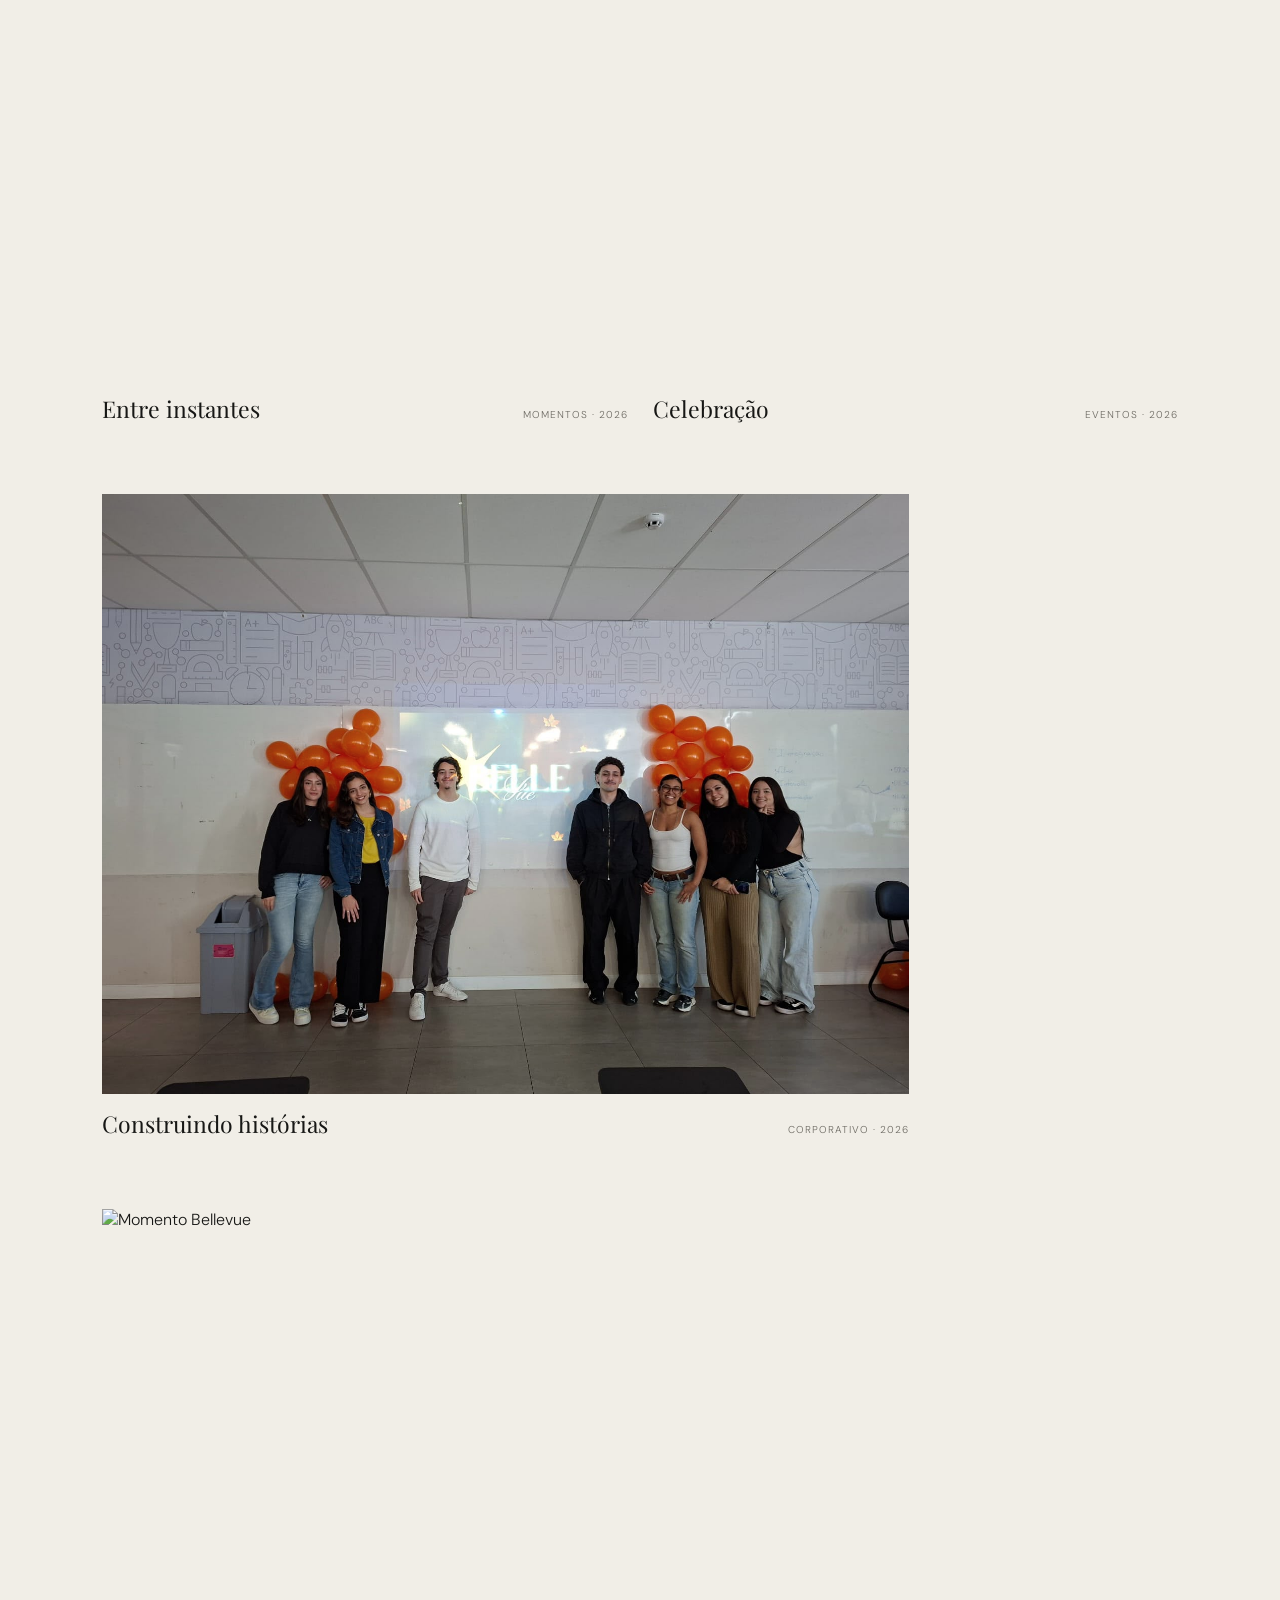
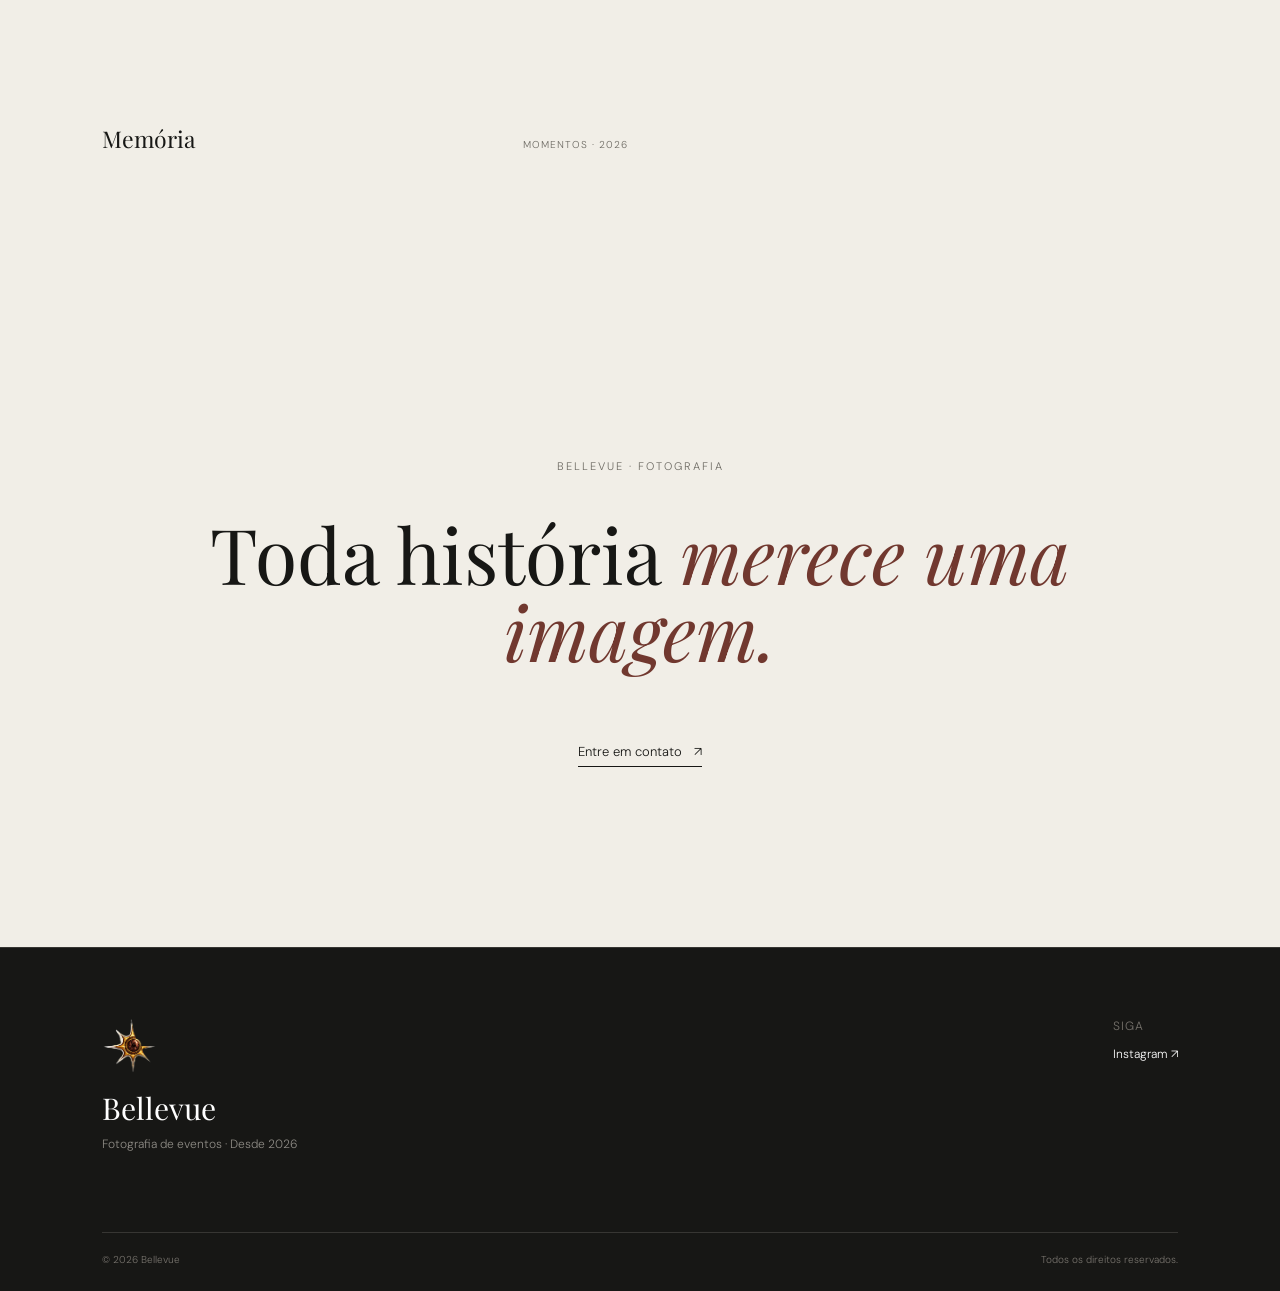
==== commit 86145e09: "Update galeria.html" ====
--- a/galeria.html
+++ b/galeria.html
@@ -120,7 +120,7 @@
             >
 
                 <img
-                    src="imgs/PHOTO-3.jpg"
+                    src="imgs/evento3.jpeg"
                     alt="Evento Bellevue"
                 >
 
@@ -141,7 +141,7 @@
             >
 
                 <img
-                    src="imgs/PHOTO-2026-08-13-14-08-21.jpg"
+                    src="imgs/evento2.jpeg"
                     alt="Evento corporativo"
                 >
 
@@ -162,7 +162,7 @@
             >
 
                 <img
-                    src="imgs/foto3.jpg"
+                    src="imgs/evento.jpeg"
                     alt="Momento registrado"
                 >
 
@@ -183,7 +183,7 @@
             >
 
                 <img
-                    src="imgs/foto4.jpg"
+                    src="imgs/pipoca.jpeg"
                     alt="Evento"
                 >
 
@@ -204,7 +204,7 @@
             >
 
                 <img
-                    src="imgs/foto5.jpg"
+                    src="imgs/PHOTO-2.jpg"
                     alt="Fotografia corporativa"
                 >
 
@@ -225,7 +225,7 @@
             >
 
                 <img
-                    src="imgs/foto6.jpg"
+                    src="imgs/momento.jpeg"
                     alt="Momento Bellevue"
                 >
 
